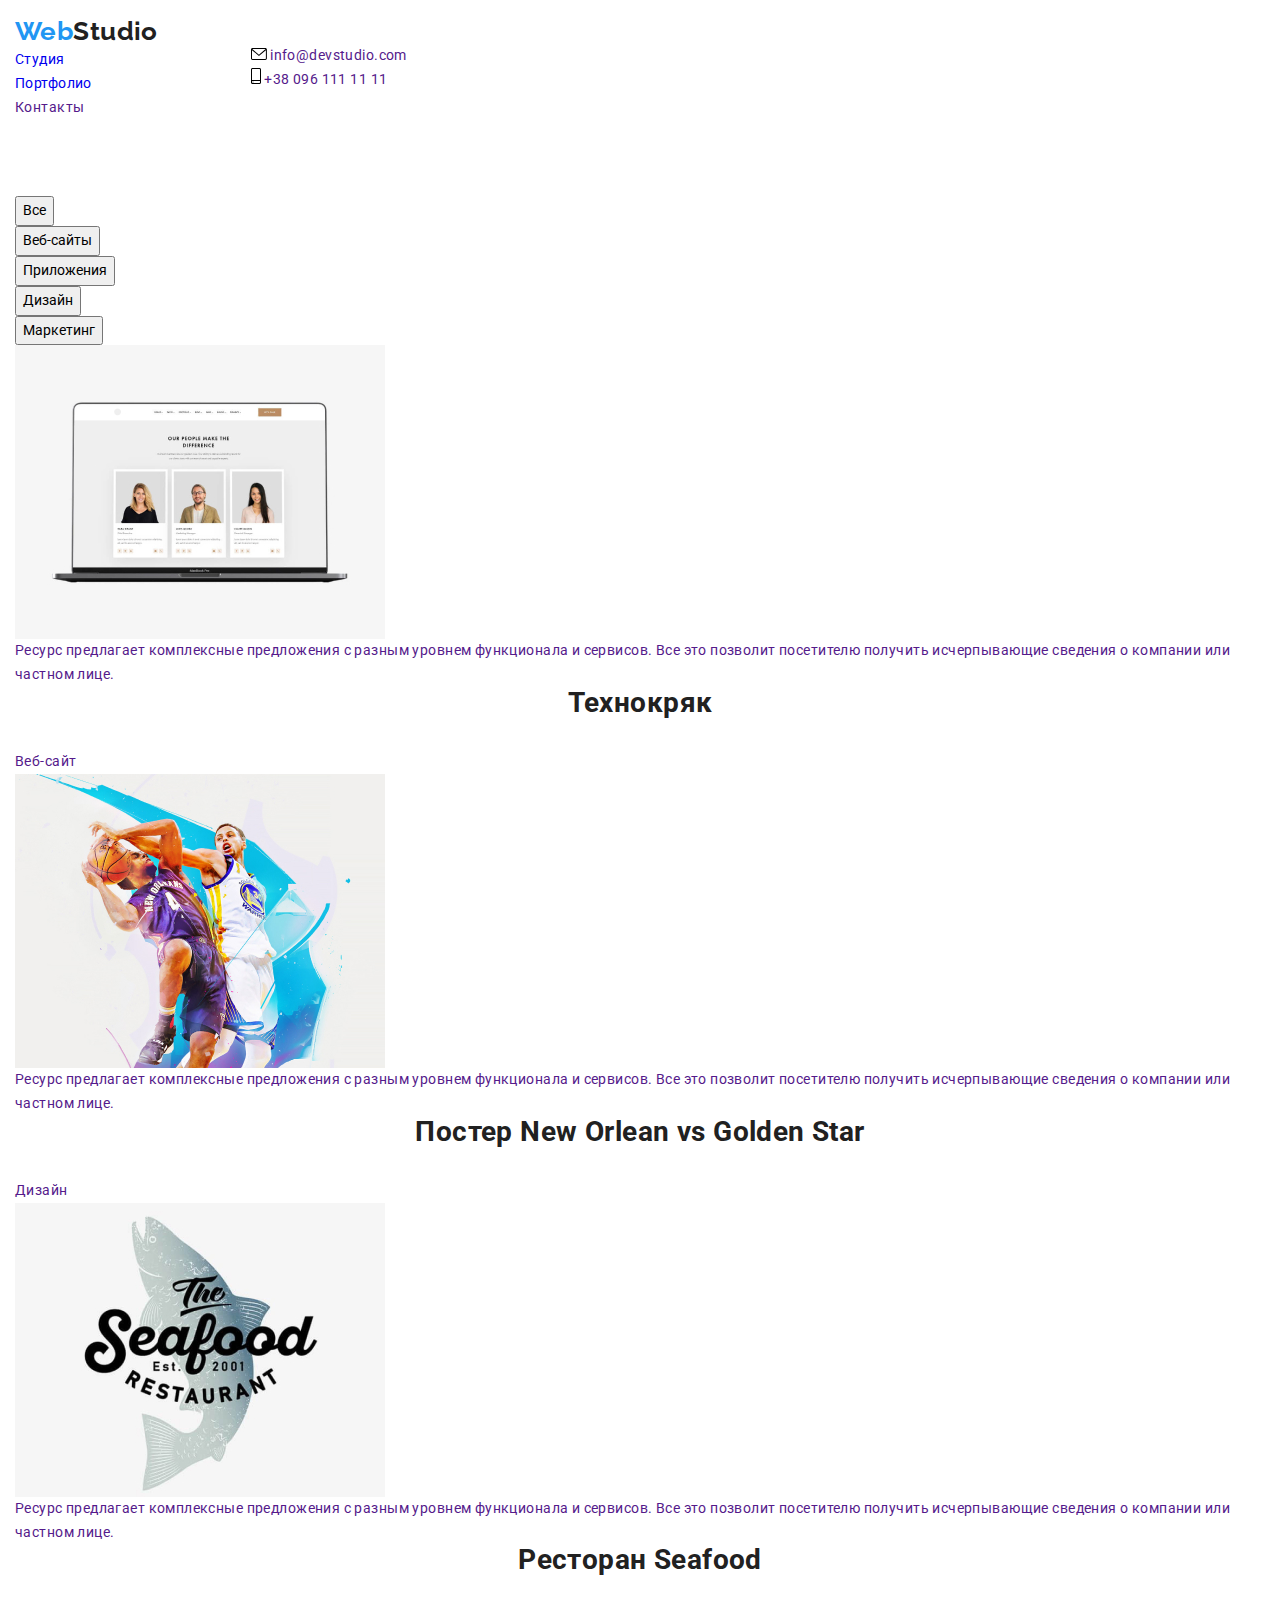
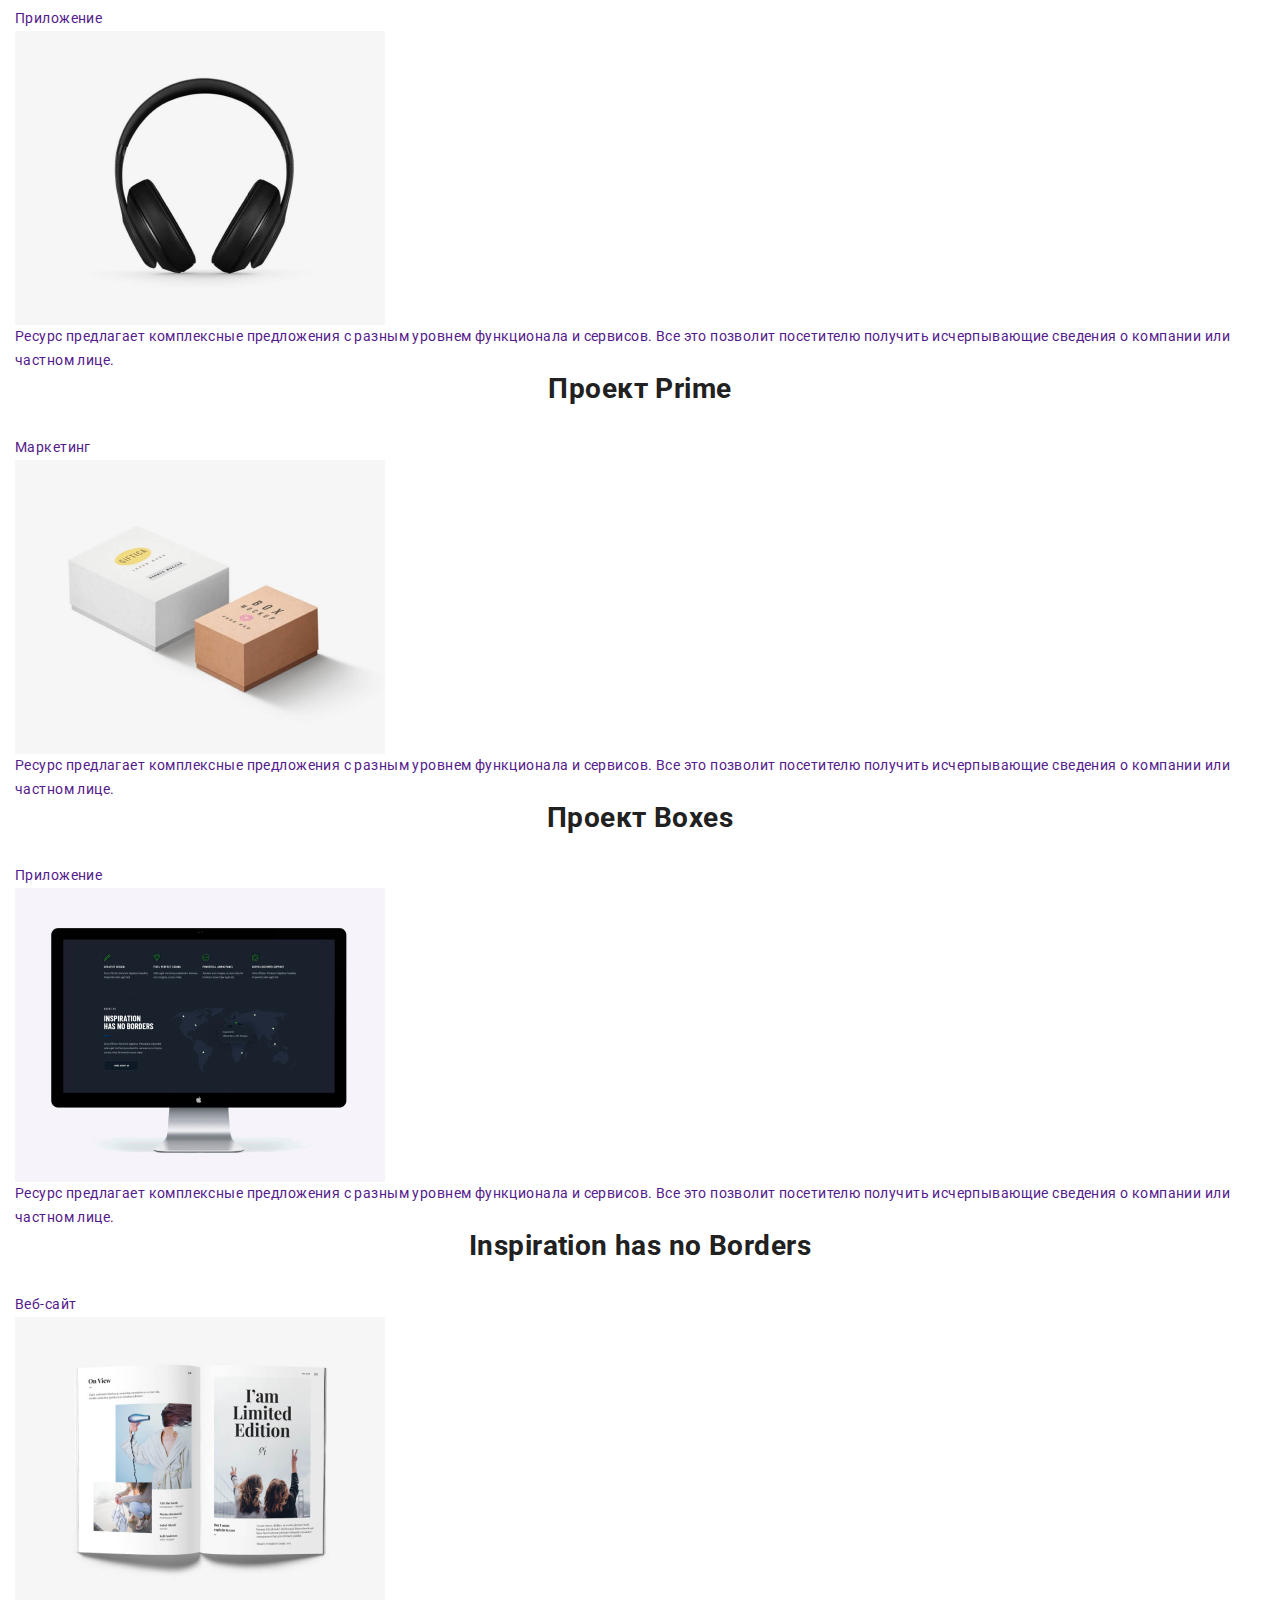
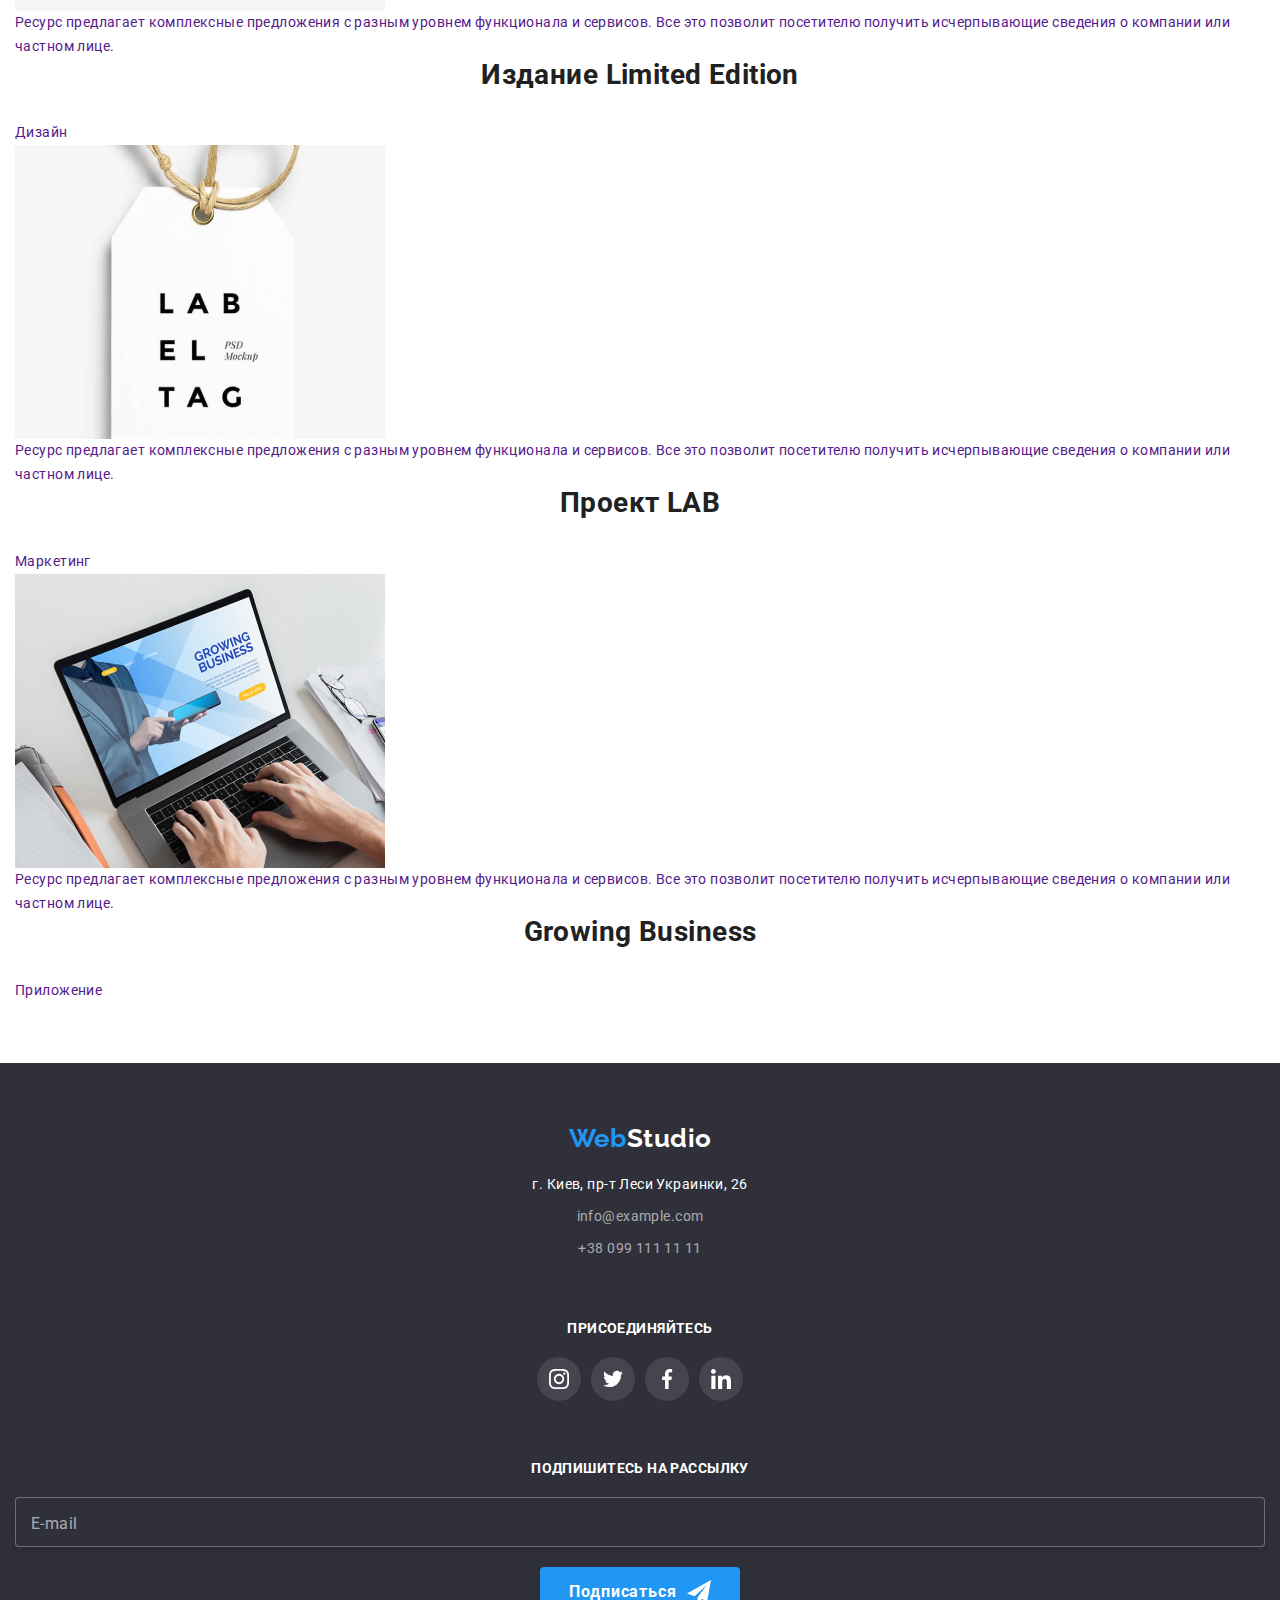
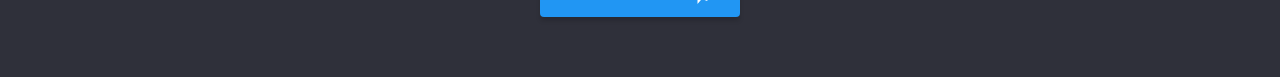
==== portfolio.html @ f9401972 "сделана индекс мобильная версия" ====
<!DOCTYPE html>
<html lang="ru">
  <head>
    <meta charset="UTF-8" />
    <meta http-equiv="X-UA-Compatible" content="IE=edge" />
    <meta name="viewport" content="width=device-width, initial-scale=1.0" />
    <title>WebStudio</title>
    <link rel="preconnect" href="https://fonts.googleapis.com" />
    <link rel="preconnect" href="https://fonts.gstatic.com" crossorigin />
    <link
      href="https://fonts.googleapis.com/css2?family=Raleway:wght@600&family=Roboto:wght@400;500;700;900&display=swap"
      rel="stylesheet"
    />
    <link rel="stylesheet" href="./css/main.min.css" />
  </head>
  <body>
    <!-- header -->
    <header class="header">
      <div class="header__container container">
        <nav class="header__nav">
          <a href="" lang="en" class="logo header__logo">
            <span class="logo__decor">Web</span>Studio</a
          >
          <ul class="navigation">
            <li>
              <a href="./index.html" class="navigation__link">Студия</a>
            </li>
            <li>
              <a
                href="./portfolio.html"
                class="navigation__link navigation__link--current"
                >Портфолио</a
              >
            </li>
            <li><a href="" class="navigation__link">Контакты</a></li>
          </ul>
        </nav>

        <ul class="communication">
          <li>
            <a href="" class="communication__link">
              <svg class="communication__icon" width="16px" height="12px">
                <use href="img/sprite.svg#icon-envelope"></use>
              </svg>
              info@devstudio.com</a
            >
          </li>
          <li>
            <a href="" class="communication__link">
              <svg class="communication__icon" width="10px" height="16px">
                <use href="./img/sprite.svg#icon-smartphone"></use>
              </svg>
              +38 096 111 11 11</a
            >
          </li>
        </ul>
      </div>
    </header>
    <!-- main -->

    <main>
      <section class="portfolio container main-container">
        <!-- buttons -->
        <ul class="portfolio__list">
          <li class="portfolio__item">
            <button class="portfolio__btn">Все</button>
          </li>
          <li class="portfolio__item">
            <button class="portfolio__btn">Веб-сайты</button>
          </li>
          <li class="portfolio__item">
            <button class="portfolio__btn">Приложения</button>
          </li>
          <li class="portfolio__item">
            <button class="portfolio__btn">Дизайн</button>
          </li>
          <li class="portfolio__item">
            <button class="portfolio__btn">Маркетинг</button>
          </li>
        </ul>
        <!-- Card -->
        <ul class="card-list">
          <li class="card-list__item">
            <a href="">
              <div class="card-list__overlay">
                <img
                  src="./img/portfolio0.jpg"
                  alt="Сайт Технокряк"
                  width="370"
                />
                <div class="card-list__text">
                  <p>
                    Ресурс предлагает комплексные предложения с разным уровнем
                    функционала и сервисов. Все это позволит посетителю получить
                    исчерпывающие сведения о компании или частном лице.
                  </p>
                </div>
              </div>
              <div class="card-list__name">
                <h2 class="card-list__title">Технокряк</h2>
                <p class="card-list__info">Веб-сайт</p>
              </div></a
            >
          </li>
          <li class="card-list__item">
            <a href="">
              <div class="card-list__overlay">
                <img
                  src="./img/portfolio1.jpg"
                  alt="Постер New Orlean vs Golden Star"
                  width="370"
                />
                <div class="card-list__text">
                  <p>
                    Ресурс предлагает комплексные предложения с разным уровнем
                    функционала и сервисов. Все это позволит посетителю получить
                    исчерпывающие сведения о компании или частном лице.
                  </p>
                </div>
              </div>
              <div class="card-list__name">
                <h2 class="card-list__title">
                  Постер New Orlean vs Golden Star
                </h2>
                <p class="card-list__info">Дизайн</p>
              </div></a
            >
          </li>

          <li class="card-list__item">
            <a href="">
              <div class="card-list__overlay">
                <img
                  src="./img/portfolio2.jpg"
                  alt="Ресторан Seafood"
                  width="370"
                />
                <div class="card-list__text">
                  <p>
                    Ресурс предлагает комплексные предложения с разным уровнем
                    функционала и сервисов. Все это позволит посетителю получить
                    исчерпывающие сведения о компании или частном лице.
                  </p>
                </div>
              </div>
              <div class="card-list__name">
                <h2 class="card-list__title">Ресторан Seafood</h2>
                <p class="card-list__info">Приложение</p>
              </div></a
            >
          </li>

          <li class="card-list__item">
            <a href="">
              <div class="card-list__overlay">
                <img
                  src="./img/portfolio3.jpg"
                  alt="Проект Prime"
                  width="370"
                />
                <div class="card-list__text">
                  <p>
                    Ресурс предлагает комплексные предложения с разным уровнем
                    функционала и сервисов. Все это позволит посетителю получить
                    исчерпывающие сведения о компании или частном лице.
                  </p>
                </div>
              </div>
              <div class="card-list__name">
                <h2 class="card-list__title">Проект Prime</h2>
                <p class="card-list__info">Маркетинг</p>
              </div></a
            >
          </li>
          <li class="card-list__item">
            <a href="">
              <div class="card-list__overlay">
                <img
                  src="./img/portfolio4.jpg"
                  alt="Проект Boxes"
                  width="370"
                />
                <div class="card-list__text">
                  <p>
                    Ресурс предлагает комплексные предложения с разным уровнем
                    функционала и сервисов. Все это позволит посетителю получить
                    исчерпывающие сведения о компании или частном лице.
                  </p>
                </div>
              </div>
              <div class="card-list__name">
                <h2 class="card-list__title">Проект Boxes</h2>
                <p class="card-list__info">Приложение</p>
              </div></a
            >
          </li>

          <li class="card-list__item">
            <a href="">
              <div class="card-list__overlay">
                <img
                  src="./img/portfolio5.jpg"
                  alt="Inspiration has no Borders"
                  width="370"
                />
                <div class="card-list__text">
                  <p>
                    Ресурс предлагает комплексные предложения с разным уровнем
                    функционала и сервисов. Все это позволит посетителю получить
                    исчерпывающие сведения о компании или частном лице.
                  </p>
                </div>
              </div>
              <div class="card-list__name">
                <h2 class="card-list__title">Inspiration has no Borders</h2>
                <p class="card-list__info">Веб-сайт</p>
              </div></a
            >
          </li>

          <li class="card-list__item">
            <a href="">
              <div class="card-list__overlay">
                <img
                  src="./img/portfolio6.jpg"
                  alt="Издание Limited Editionк"
                  width="370"
                />
                <div class="card-list__text">
                  <p>
                    Ресурс предлагает комплексные предложения с разным уровнем
                    функционала и сервисов. Все это позволит посетителю получить
                    исчерпывающие сведения о компании или частном лице.
                  </p>
                </div>
              </div>
              <div class="card-list__name">
                <h2 class="card-list__title">Издание Limited Edition</h2>
                <p class="card-list__info">Дизайн</p>
              </div></a
            >
          </li>

          <li class="card-list__item">
            <a href="">
              <div class="card-list__overlay">
                <img src="./img/portfolio7.jpg" alt="Проект LAB" width="370" />
                <div class="card-list__text">
                  <p>
                    Ресурс предлагает комплексные предложения с разным уровнем
                    функционала и сервисов. Все это позволит посетителю получить
                    исчерпывающие сведения о компании или частном лице.
                  </p>
                </div>
              </div>
              <div class="card-list__name">
                <h2 class="card-list__title">Проект LAB</h2>
                <p class="card-list__info">Маркетинг</p>
              </div></a
            >
          </li>

          <li class="card-list__item">
            <a href="">
              <div class="card-list__overlay">
                <img
                  src="./img/portfolio8.jpg"
                  alt="Growing Business"
                  width="370"
                />
                <div class="card-list__text">
                  <p>
                    Ресурс предлагает комплексные предложения с разным уровнем
                    функционала и сервисов. Все это позволит посетителю получить
                    исчерпывающие сведения о компании или частном лице.
                  </p>
                </div>
              </div>
              <div class="card-list__name">
                <h2 class="card-list__title">Growing Business</h2>
                <p class="card-list__info">Приложение</p>
              </div></a
            >
          </li>
        </ul>
      </section>
    </main>
    <!-- footer -->
    <footer class="footer">
      <div class="container footer-container">
        <div class="footer__wrapper-first">
          <a href="" lang="en" class="logo footer__logo">
            <span class="logo__decor">Web</span>Studio</a
          >
          <address class="adress">
            <ul class="adress__list">
              <li>
                <a href="" class="adress__map"
                  >г. Киев, пр-т Леси Украинки, 26</a
                >
              </li>
              <li><a href="" class="adress__online">info@example.com</a></li>
              <li><a href="" class="adress__online">+38 099 111 11 11</a></li>
            </ul>
          </address>
        </div>
        <div class="footer__wrapper-second">
          <p class="footer__title">присоединяйтесь</p>
          <ul class="sochial-list">
            <li class="sochial-list__item sochial-list__footer-item">
              <a href="">
                <svg class="sochial-list__icon sochial-list__footer-icon">
                  <use href="./img/sprite.svg#icon-instagram"></use>
                </svg>
              </a>
            </li>
            <li class="sochial-list__item sochial-list__footer-item">
              <a href="">
                <svg class="sochial-list__icon sochial-list__footer-icon">
                  <use href="./img/sprite.svg#icon-twitter"></use>
                </svg>
              </a>
            </li>
            <li class="sochial-list__item sochial-list__footer-item">
              <a href="">
                <svg class="sochial-list__icon sochial-list__footer-icon">
                  <use href="./img/sprite.svg#icon-facebook"></use>
                </svg>
              </a>
            </li>
            <li class="sochial-list__item sochial-list__footer-item">
              <a href="">
                <svg class="sochial-list__icon sochial-list__footer-icon">
                  <use href="./img/sprite.svg#icon-linkedin"></use>
                </svg>
              </a>
            </li>
          </ul>
        </div>
        <div class="footer__wrapper-third">
          <p class="footer__title">подпишитесь на рассылку</p>
          <label class="footer__label">
            <input
              type="email"
              name="mail"
              placeholder=" "
              class="footer__input"
              autocomplete="off"
            />
            <span class="footer__mail-text">E-mail</span>
          </label>
          <button class="button footer__button">
            <span>Подписаться</span>
            <svg class="footer__icon-send" width="24px" height="24px">
              <use href="./img/sprite.svg#icon-send"></use>
            </svg>
          </button>
        </div>
      </div>
    </footer>
  </body>
</html>
---- css/main.min.css ----
*,*::before,*::after{-webkit-box-sizing:border-box;box-sizing:border-box}ul,ol{padding:0}body,h1,h2,h3,h4,p,ul,ol,li,figure,figcaption,blockquote,dl,dd{margin:0}ul[class],ol[class]{list-style:none}img{max-width:100%;display:block}input,button,textarea,select{font:inherit}a{text-decoration:none;font-style:normal}body{-webkit-box-sizing:border-box;box-sizing:border-box;color:#212121;font-size:14px;font-family:Roboto, sans-serif;line-height:1.71;letter-spacing:0.03em}h2{color:#212121;font-weight:700;font-size:28px;line-height:1.17;text-align:center;margin-bottom:30px}.container{margin-left:auto;margin-right:auto;padding:60px 15px}.button{display:block;width:200px;height:50px;margin-left:auto;margin-right:auto;background-color:#2196f3;color:#fff;font-family:Roboto, sans-serif;font-weight:700;font-size:16px;line-height:1.88;letter-spacing:0.06em;cursor:pointer;-webkit-box-shadow:0px 4px 4px rgba(0,0,0,0.15);box-shadow:0px 4px 4px rgba(0,0,0,0.15);border-radius:4px;border:none}.button:hover{background-color:#188ce8}.visualy-hidden{position:absolute;width:1px;height:1px;margin:-1px;border:0;padding:0;white-space:nowrap;-webkit-clip-path:inset(100%);clip-path:inset(100%);clip:rect(0 0 0 0);overflow:hidden}.logo{color:#212121;font-family:Raleway, sans-serif;font-weight:700;font-size:26px;line-height:1.19}.header__logo{margin-right:93px}.logo__decor{color:#2196f3}.header__container{display:-webkit-box;display:-ms-flexbox;display:flex;padding:16px 15px;background-color:#fff;-webkit-box-align:center;-ms-flex-align:center;align-items:center}.header__container:hover,.header__container:focus{fill:#2196f3}.header__menu-button{margin-left:auto;border:none;background-color:#fff}.header__menu-icons{display:-webkit-box;display:-ms-flexbox;display:flex;-webkit-box-pack:center;-ms-flex-pack:center;justify-content:center;-webkit-box-align:center;-ms-flex-align:center;align-items:center}.header__icon-cross{display:none}.header__menu-button.is-open .header__icon-cross{display:block}.header__menu-button.is-open .header__icon-menu{display:none}.sochial-list{display:-webkit-box;display:-ms-flexbox;display:flex;-webkit-box-pack:center;-ms-flex-pack:center;justify-content:center}.sochial-list__item{display:-webkit-box;display:-ms-flexbox;display:flex;-webkit-box-pack:center;-ms-flex-pack:center;justify-content:center;-webkit-box-align:center;-ms-flex-align:center;align-items:center;width:44px;height:44px;border-radius:50%}.sochial-list__item:not(:last-child){margin-right:10px}.sochial-list__item:hover,.sochial-list__item:focus{background-color:#2196f3}.sochial-list__item a{display:-webkit-box;display:-ms-flexbox;display:flex}.sochial-list__icon{width:20px;height:20px;fill:#afb1b8}.sochial-list__item:hover .sochial-list__icon,.sochial-list__item:focus .sochial-list__icon{fill:#fff}.sochial-list__footer-item{background-color:rgba(255,255,255,0.1)}.sochial-list__footer-icon{fill:#fff}.hero{width:480px;height:400px;background-image:url(../../../img/bgimgmobile.jpg)}.hero__container{padding:118px 60px}.hero__title{margin-bottom:30px;text-align:center;font-weight:900;font-size:26px;line-height:162%;letter-spacing:0.06em;text-transform:uppercase;color:#fff}.backdrop{position:fixed;top:0;left:0;width:100%;height:100%;opacity:1;z-index:2;background-color:rgba(0,0,0,0.2)}.is-hidden{opacity:0;pointer-events:none;-webkit-transition:opacity 250ms cubic-bezier(0.4, 0, 0.2, 1);transition:opacity 250ms cubic-bezier(0.4, 0, 0.2, 1)}.backdrop.is-hidden .modal{-webkit-transform:translate(-50%, -50%) scale(0.9);transform:translate(-50%, -50%) scale(0.9)}.feature__icon{width:70px;height:70px}.feature__icon-wrapper{padding:25px 190px;background-color:#f5f4fa}.feature__item:not(:last-child){margin-bottom:30px}.feature__item-title{margin-top:30px;margin-bottom:10px;text-align:center;font-size:14px;font-weight:700;line-height:1.14;text-transform:uppercase}.lessons{display:none}.team{background-color:#f5f4fa}.team__item{-webkit-box-shadow:0px 1px 3px rgba(0,0,0,0.12),0px 1px 1px rgba(0,0,0,0.14),0px 2px 1px rgba(0,0,0,0.2);box-shadow:0px 1px 3px rgba(0,0,0,0.12),0px 1px 1px rgba(0,0,0,0.14),0px 2px 1px rgba(0,0,0,0.2);border-radius:0px 0px 4px 4px}.team__item:not(:last-child){margin-bottom:30px}.team__info-wrapper{padding:30px 122px}.team__name{text-align:center;color:#212121;font-weight:500;font-size:16px;line-height:1.18}.team__info{text-align:center;margin-top:10px;margin-bottom:16px;color:#757575;font-weight:400;font-size:16px;line-height:1.18}.regular-customers__list{display:-webkit-box;display:-ms-flexbox;display:flex;-ms-flex-wrap:wrap;flex-wrap:wrap}.regular-customers__item{width:calc((100% - 30px) / 2);height:92px;border:1px solid #afb1b8;border-radius:4px;cursor:pointer}.regular-customers__item:nth-child(2n-1){margin-right:30px}.regular-customers__item:nth-child(-n+4){margin-bottom:30px}.regular-customers__item:hover,.regular-customers__item:focus{border:1px solid #2196f3}.regular-customers__icon{fill:#afb1b8}.regular-customers__item:hover .regular-customers__icon,.regular-customers__item:focus .regular-customers__icon{fill:#2196f3}.regular-customers__item a{display:-webkit-box;display:-ms-flexbox;display:flex;-webkit-box-align:center;-ms-flex-align:center;align-items:center;-webkit-box-pack:center;-ms-flex-pack:center;justify-content:center;width:100%;height:100%}.footer{background-color:#2f303a}.footer__wrapper-second{margin-top:60px}.footer__wrapper-third{margin-top:60px}.adress__map{display:-webkit-box;display:-ms-flexbox;display:flex;-webkit-box-pack:center;-ms-flex-pack:center;justify-content:center;color:#fff;margin-top:20px}.adress__online{display:-webkit-box;display:-ms-flexbox;display:flex;-webkit-box-pack:center;-ms-flex-pack:center;justify-content:center;color:rgba(255,255,255,0.6);margin-top:8px}.footer__title{display:-webkit-box;display:-ms-flexbox;display:flex;-webkit-box-pack:center;-ms-flex-pack:center;justify-content:center;margin-bottom:20px;font-weight:700;line-height:1.14;text-transform:uppercase;color:#FFFFFF}.footer__label{position:relative}.footer__input{width:100%;height:50px;padding:0 16px;margin-bottom:20px;color:#fff;background-color:#2f303a;border:1px solid rgba(255,255,255,0.3);-webkit-filter:drop-shadow(0px 4px 4px rgba(0,0,0,0.15));filter:drop-shadow(0px 4px 4px rgba(0,0,0,0.15));border-radius:4px}.footer__input:focus{outline:none;border:1px solid #2196f3}.footer__mail-text{position:absolute;top:0;left:16px;color:rgba(255,255,255,0.6);font-weight:400;font-size:16px;line-height:1.25}.footer__input:focus+.footer__mail-text,.footer__input:not(:placeholder-shown)+.footer__mail-text{display:none}.footer__button{display:-webkit-box;display:-ms-flexbox;display:flex;-webkit-box-align:center;-ms-flex-align:center;align-items:center;-webkit-box-pack:center;-ms-flex-pack:center;justify-content:center}.footer__icon-send{fill:#fff;margin-left:10px}.footer__logo{display:-webkit-box;display:-ms-flexbox;display:flex;-webkit-box-pack:center;-ms-flex-pack:center;justify-content:center;color:#fff}
/*# sourceMappingURL=main.min.css.map */
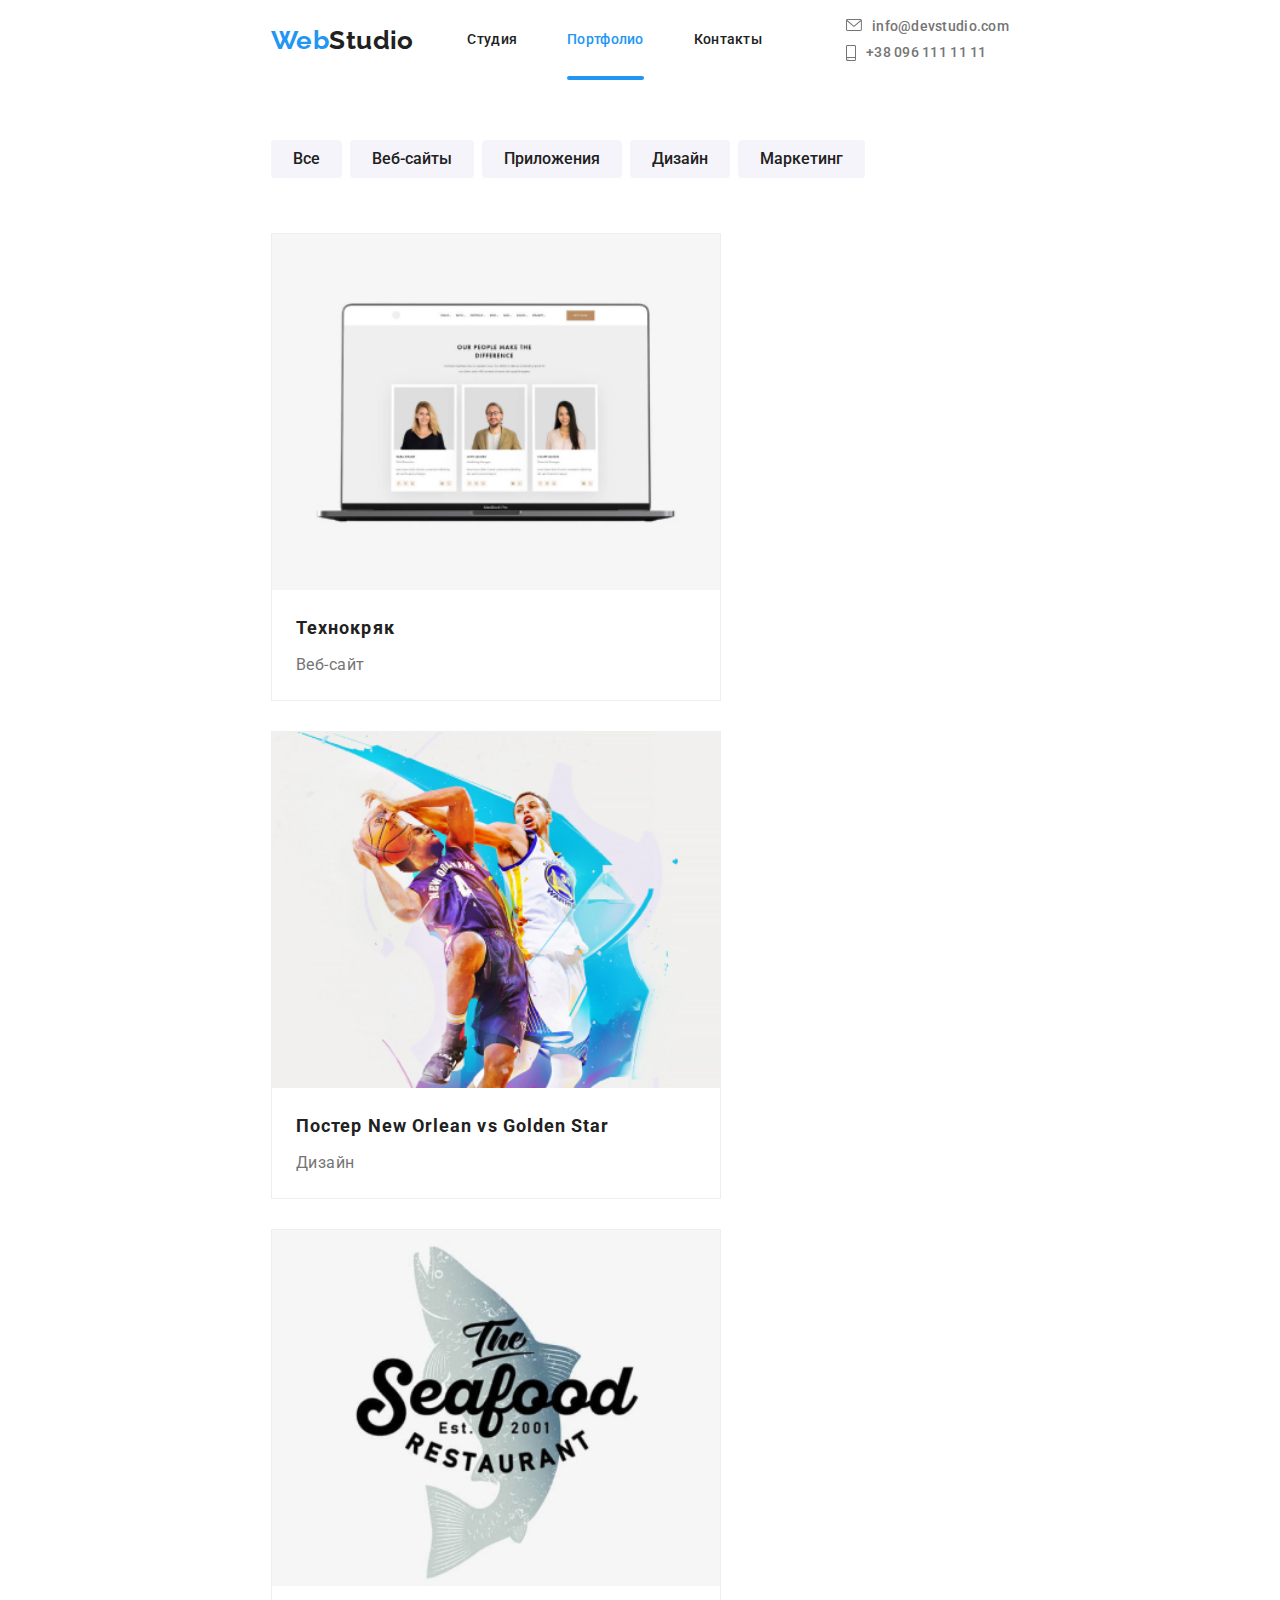
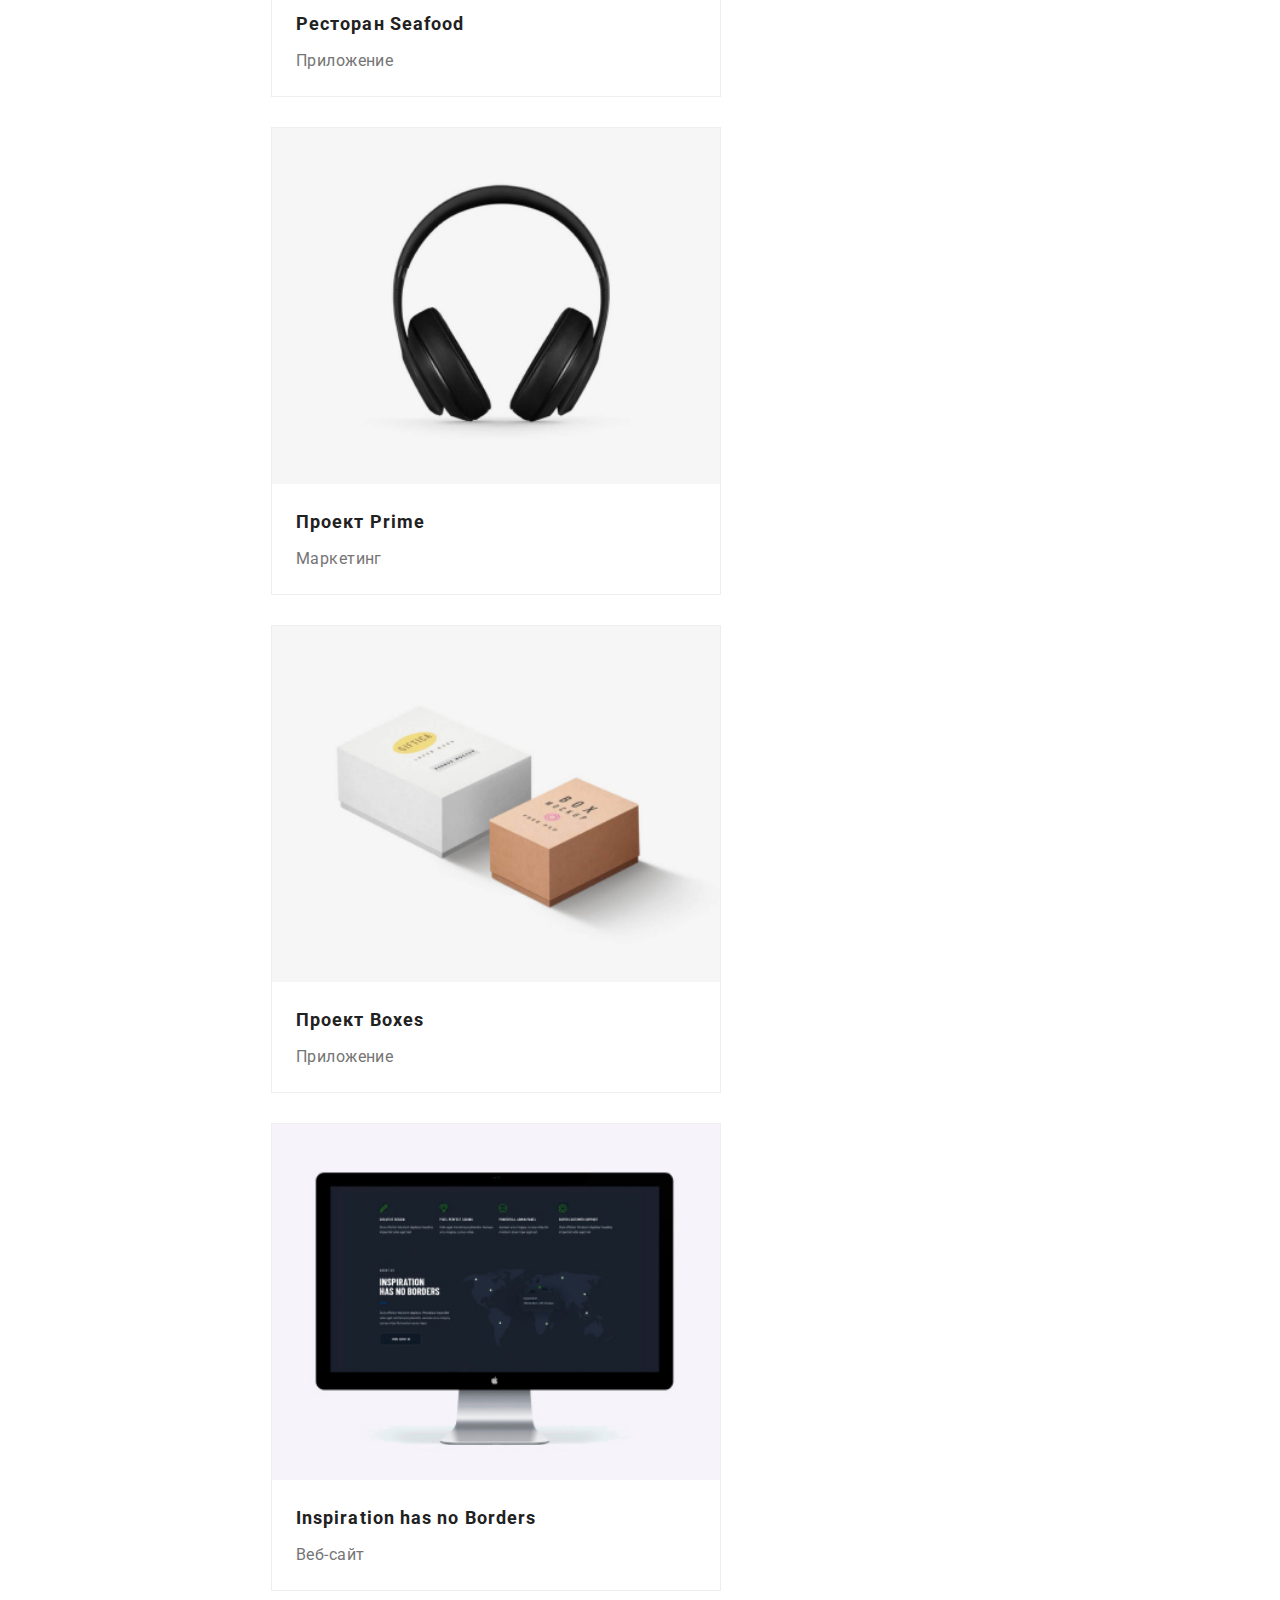
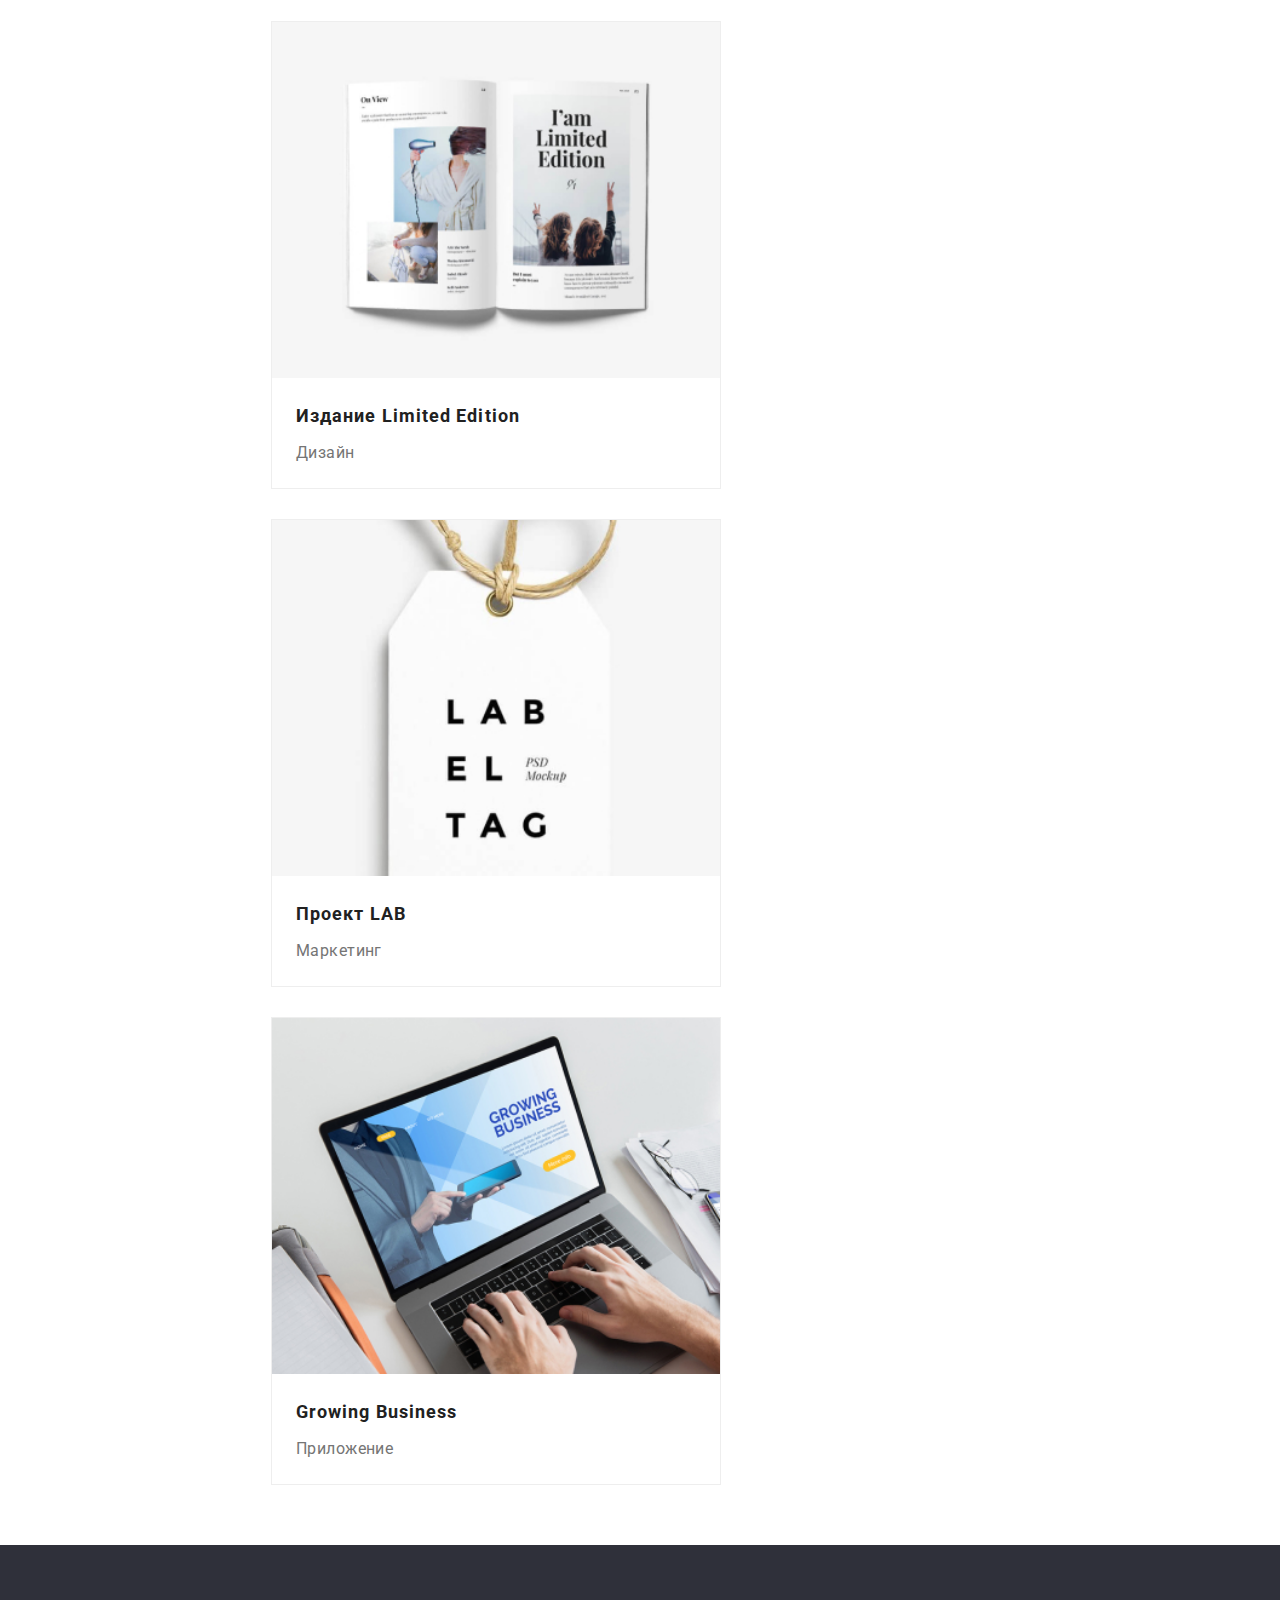
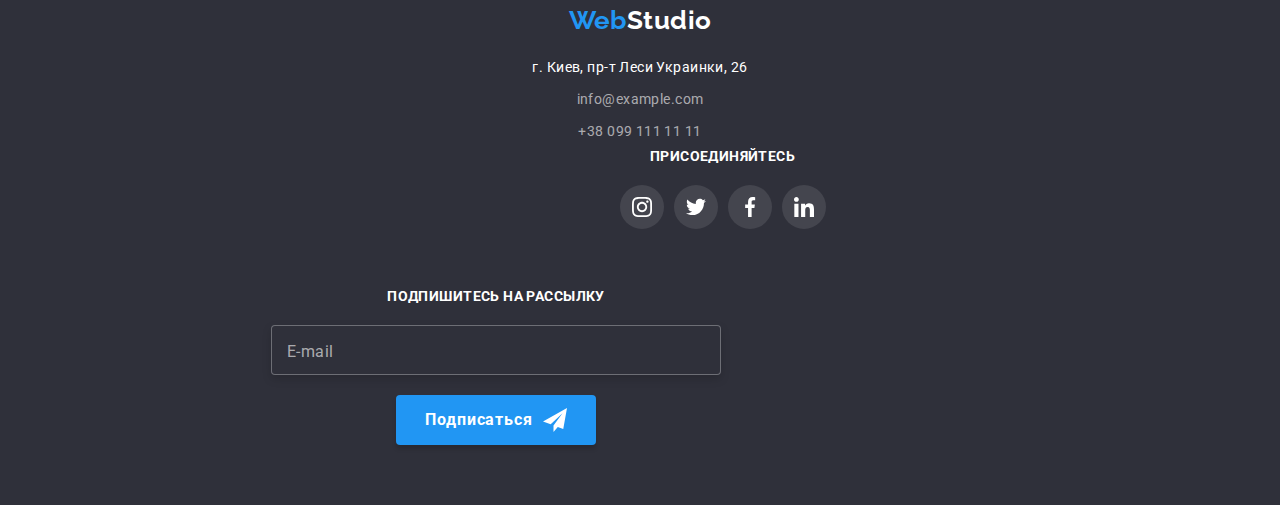
==== commit 50dcd302: "сделана индекс tablet версия" ====
--- a/portfolio.html
+++ b/portfolio.html
@@ -18,9 +18,25 @@
     <header class="header">
       <div class="header__container container">
         <nav class="header__nav">
-          <a href="" lang="en" class="logo header__logo">
+          <a href="./index.html" lang="en" class="logo header__logo">
             <span class="logo__decor">Web</span>Studio</a
           >
+          <button
+            type="button"
+            class="header__menu-button is-open"
+            data-menu-button
+          >
+            <svg width="19px" height="19px" class="header__menu-icons">
+              <use
+                href="./img/sprite.svg#icon-cross"
+                class="header__icon-cross"
+              ></use>
+              <use
+                href="./img/sprite.svg#icon-menu"
+                class="header__icon-menu"
+              ></use>
+            </svg>
+          </button>
           <ul class="navigation">
             <li>
               <a href="./index.html" class="navigation__link">Студия</a>
@@ -86,7 +102,7 @@
                 <img
                   src="./img/portfolio0.jpg"
                   alt="Сайт Технокряк"
-                  width="370"
+                  width="450"
                 />
                 <div class="card-list__text">
                   <p>
@@ -108,7 +124,7 @@
                 <img
                   src="./img/portfolio1.jpg"
                   alt="Постер New Orlean vs Golden Star"
-                  width="370"
+                  width="450"
                 />
                 <div class="card-list__text">
                   <p>
@@ -133,7 +149,7 @@
                 <img
                   src="./img/portfolio2.jpg"
                   alt="Ресторан Seafood"
-                  width="370"
+                  width="450"
                 />
                 <div class="card-list__text">
                   <p>
@@ -156,7 +172,7 @@
                 <img
                   src="./img/portfolio3.jpg"
                   alt="Проект Prime"
-                  width="370"
+                  width="450"
                 />
                 <div class="card-list__text">
                   <p>
@@ -178,7 +194,7 @@
                 <img
                   src="./img/portfolio4.jpg"
                   alt="Проект Boxes"
-                  width="370"
+                  width="450"
                 />
                 <div class="card-list__text">
                   <p>
@@ -201,7 +217,7 @@
                 <img
                   src="./img/portfolio5.jpg"
                   alt="Inspiration has no Borders"
-                  width="370"
+                  width="450"
                 />
                 <div class="card-list__text">
                   <p>
@@ -224,7 +240,7 @@
                 <img
                   src="./img/portfolio6.jpg"
                   alt="Издание Limited Editionк"
-                  width="370"
+                  width="450"
                 />
                 <div class="card-list__text">
                   <p>
@@ -244,7 +260,7 @@
           <li class="card-list__item">
             <a href="">
               <div class="card-list__overlay">
-                <img src="./img/portfolio7.jpg" alt="Проект LAB" width="370" />
+                <img src="./img/portfolio7.jpg" alt="Проект LAB" width="450" />
                 <div class="card-list__text">
                   <p>
                     Ресурс предлагает комплексные предложения с разным уровнем
@@ -266,7 +282,7 @@
                 <img
                   src="./img/portfolio8.jpg"
                   alt="Growing Business"
-                  width="370"
+                  width="450"
                 />
                 <div class="card-list__text">
                   <p>
@@ -358,5 +374,21 @@
         </div>
       </div>
     </footer>
+    <script>
+      (() => {
+        const menuBtnRef = document.querySelector("[data-menu-button]");
+        const mobileMenuRef = document.querySelector("[data-menu]");
+
+        menuBtnRef.addEventListener("click", () => {
+          const expanded =
+            menuBtnRef.getAttribute("aria-expanded") === "true" || false;
+
+          menuBtnRef.classList.toggle("is-open");
+          menuBtnRef.setAttribute("aria-expanded", !expanded);
+
+          mobileMenuRef.classList.toggle("is-open");
+        });
+      })();
+    </script>
   </body>
 </html>
--- a/css/main.min.css
+++ b/css/main.min.css
@@ -1,2 +1,2 @@
-*,*::before,*::after{-webkit-box-sizing:border-box;box-sizing:border-box}ul,ol{padding:0}body,h1,h2,h3,h4,p,ul,ol,li,figure,figcaption,blockquote,dl,dd{margin:0}ul[class],ol[class]{list-style:none}img{max-width:100%;display:block}input,button,textarea,select{font:inherit}a{text-decoration:none;font-style:normal}body{-webkit-box-sizing:border-box;box-sizing:border-box;color:#212121;font-size:14px;font-family:Roboto, sans-serif;line-height:1.71;letter-spacing:0.03em}h2{color:#212121;font-weight:700;font-size:28px;line-height:1.17;text-align:center;margin-bottom:30px}.container{margin-left:auto;margin-right:auto;padding:60px 15px}.button{display:block;width:200px;height:50px;margin-left:auto;margin-right:auto;background-color:#2196f3;color:#fff;font-family:Roboto, sans-serif;font-weight:700;font-size:16px;line-height:1.88;letter-spacing:0.06em;cursor:pointer;-webkit-box-shadow:0px 4px 4px rgba(0,0,0,0.15);box-shadow:0px 4px 4px rgba(0,0,0,0.15);border-radius:4px;border:none}.button:hover{background-color:#188ce8}.visualy-hidden{position:absolute;width:1px;height:1px;margin:-1px;border:0;padding:0;white-space:nowrap;-webkit-clip-path:inset(100%);clip-path:inset(100%);clip:rect(0 0 0 0);overflow:hidden}.logo{color:#212121;font-family:Raleway, sans-serif;font-weight:700;font-size:26px;line-height:1.19}.header__logo{margin-right:93px}.logo__decor{color:#2196f3}.header__container{display:-webkit-box;display:-ms-flexbox;display:flex;padding:16px 15px;background-color:#fff;-webkit-box-align:center;-ms-flex-align:center;align-items:center}.header__container:hover,.header__container:focus{fill:#2196f3}.header__menu-button{margin-left:auto;border:none;background-color:#fff}.header__menu-icons{display:-webkit-box;display:-ms-flexbox;display:flex;-webkit-box-pack:center;-ms-flex-pack:center;justify-content:center;-webkit-box-align:center;-ms-flex-align:center;align-items:center}.header__icon-cross{display:none}.header__menu-button.is-open .header__icon-cross{display:block}.header__menu-button.is-open .header__icon-menu{display:none}.sochial-list{display:-webkit-box;display:-ms-flexbox;display:flex;-webkit-box-pack:center;-ms-flex-pack:center;justify-content:center}.sochial-list__item{display:-webkit-box;display:-ms-flexbox;display:flex;-webkit-box-pack:center;-ms-flex-pack:center;justify-content:center;-webkit-box-align:center;-ms-flex-align:center;align-items:center;width:44px;height:44px;border-radius:50%}.sochial-list__item:not(:last-child){margin-right:10px}.sochial-list__item:hover,.sochial-list__item:focus{background-color:#2196f3}.sochial-list__item a{display:-webkit-box;display:-ms-flexbox;display:flex}.sochial-list__icon{width:20px;height:20px;fill:#afb1b8}.sochial-list__item:hover .sochial-list__icon,.sochial-list__item:focus .sochial-list__icon{fill:#fff}.sochial-list__footer-item{background-color:rgba(255,255,255,0.1)}.sochial-list__footer-icon{fill:#fff}.hero{width:480px;height:400px;background-image:url(../../../img/bgimgmobile.jpg)}.hero__container{padding:118px 60px}.hero__title{margin-bottom:30px;text-align:center;font-weight:900;font-size:26px;line-height:162%;letter-spacing:0.06em;text-transform:uppercase;color:#fff}.backdrop{position:fixed;top:0;left:0;width:100%;height:100%;opacity:1;z-index:2;background-color:rgba(0,0,0,0.2)}.is-hidden{opacity:0;pointer-events:none;-webkit-transition:opacity 250ms cubic-bezier(0.4, 0, 0.2, 1);transition:opacity 250ms cubic-bezier(0.4, 0, 0.2, 1)}.backdrop.is-hidden .modal{-webkit-transform:translate(-50%, -50%) scale(0.9);transform:translate(-50%, -50%) scale(0.9)}.feature__icon{width:70px;height:70px}.feature__icon-wrapper{padding:25px 190px;background-color:#f5f4fa}.feature__item:not(:last-child){margin-bottom:30px}.feature__item-title{margin-top:30px;margin-bottom:10px;text-align:center;font-size:14px;font-weight:700;line-height:1.14;text-transform:uppercase}.lessons{display:none}.team{background-color:#f5f4fa}.team__item{-webkit-box-shadow:0px 1px 3px rgba(0,0,0,0.12),0px 1px 1px rgba(0,0,0,0.14),0px 2px 1px rgba(0,0,0,0.2);box-shadow:0px 1px 3px rgba(0,0,0,0.12),0px 1px 1px rgba(0,0,0,0.14),0px 2px 1px rgba(0,0,0,0.2);border-radius:0px 0px 4px 4px}.team__item:not(:last-child){margin-bottom:30px}.team__info-wrapper{padding:30px 122px}.team__name{text-align:center;color:#212121;font-weight:500;font-size:16px;line-height:1.18}.team__info{text-align:center;margin-top:10px;margin-bottom:16px;color:#757575;font-weight:400;font-size:16px;line-height:1.18}.regular-customers__list{display:-webkit-box;display:-ms-flexbox;display:flex;-ms-flex-wrap:wrap;flex-wrap:wrap}.regular-customers__item{width:calc((100% - 30px) / 2);height:92px;border:1px solid #afb1b8;border-radius:4px;cursor:pointer}.regular-customers__item:nth-child(2n-1){margin-right:30px}.regular-customers__item:nth-child(-n+4){margin-bottom:30px}.regular-customers__item:hover,.regular-customers__item:focus{border:1px solid #2196f3}.regular-customers__icon{fill:#afb1b8}.regular-customers__item:hover .regular-customers__icon,.regular-customers__item:focus .regular-customers__icon{fill:#2196f3}.regular-customers__item a{display:-webkit-box;display:-ms-flexbox;display:flex;-webkit-box-align:center;-ms-flex-align:center;align-items:center;-webkit-box-pack:center;-ms-flex-pack:center;justify-content:center;width:100%;height:100%}.footer{background-color:#2f303a}.footer__wrapper-second{margin-top:60px}.footer__wrapper-third{margin-top:60px}.adress__map{display:-webkit-box;display:-ms-flexbox;display:flex;-webkit-box-pack:center;-ms-flex-pack:center;justify-content:center;color:#fff;margin-top:20px}.adress__online{display:-webkit-box;display:-ms-flexbox;display:flex;-webkit-box-pack:center;-ms-flex-pack:center;justify-content:center;color:rgba(255,255,255,0.6);margin-top:8px}.footer__title{display:-webkit-box;display:-ms-flexbox;display:flex;-webkit-box-pack:center;-ms-flex-pack:center;justify-content:center;margin-bottom:20px;font-weight:700;line-height:1.14;text-transform:uppercase;color:#FFFFFF}.footer__label{position:relative}.footer__input{width:100%;height:50px;padding:0 16px;margin-bottom:20px;color:#fff;background-color:#2f303a;border:1px solid rgba(255,255,255,0.3);-webkit-filter:drop-shadow(0px 4px 4px rgba(0,0,0,0.15));filter:drop-shadow(0px 4px 4px rgba(0,0,0,0.15));border-radius:4px}.footer__input:focus{outline:none;border:1px solid #2196f3}.footer__mail-text{position:absolute;top:0;left:16px;color:rgba(255,255,255,0.6);font-weight:400;font-size:16px;line-height:1.25}.footer__input:focus+.footer__mail-text,.footer__input:not(:placeholder-shown)+.footer__mail-text{display:none}.footer__button{display:-webkit-box;display:-ms-flexbox;display:flex;-webkit-box-align:center;-ms-flex-align:center;align-items:center;-webkit-box-pack:center;-ms-flex-pack:center;justify-content:center}.footer__icon-send{fill:#fff;margin-left:10px}.footer__logo{display:-webkit-box;display:-ms-flexbox;display:flex;-webkit-box-pack:center;-ms-flex-pack:center;justify-content:center;color:#fff}
+*,*::before,*::after{-webkit-box-sizing:border-box;box-sizing:border-box}ul,ol{padding:0}body,h1,h2,h3,h4,p,ul,ol,li,figure,figcaption,blockquote,dl,dd{margin:0}ul[class],ol[class]{list-style:none}img{max-width:100%;display:block}input,button,textarea,select{font:inherit}a{text-decoration:none;font-style:normal}body{-webkit-box-sizing:border-box;box-sizing:border-box;color:#212121;font-size:14px;font-family:Roboto, sans-serif;line-height:1.71;letter-spacing:0.03em}h2{color:#212121;font-weight:700;font-size:28px;line-height:1.17;text-align:center;margin-bottom:30px}.container{margin-left:auto;margin-right:auto;width:480px;padding:60px 15px}@media screen and (min-width: 768px){.container{width:768px}}.button{display:block;width:200px;height:50px;margin-left:auto;margin-right:auto;background-color:#2196f3;color:#fff;font-family:Roboto, sans-serif;font-weight:700;font-size:16px;line-height:1.88;letter-spacing:0.06em;cursor:pointer;-webkit-box-shadow:0px 4px 4px rgba(0,0,0,0.15);box-shadow:0px 4px 4px rgba(0,0,0,0.15);border-radius:4px;border:none}.button:hover{background-color:#188ce8}.visualy-hidden{position:absolute;width:1px;height:1px;margin:-1px;border:0;padding:0;white-space:nowrap;-webkit-clip-path:inset(100%);clip-path:inset(100%);clip:rect(0 0 0 0);overflow:hidden}.logo{color:#212121;font-family:Raleway, sans-serif;font-weight:700;font-size:26px;line-height:1.19}@media screen and (min-width: 768px){.header__logo{margin:auto 0}}.logo__decor{color:#2196f3}.header{margin:0 auto;background-color:#df8d29}@media screen and (min-width: 768px){.header{width:768px}}.header__container{display:-webkit-box;display:-ms-flexbox;display:flex;padding:16px 15px;-webkit-box-align:center;-ms-flex-align:center;align-items:center;background-color:#fff}@media screen and (min-width: 768px){.header__container{padding:0 15px}}.header__nav{width:100%;display:-webkit-box;display:-ms-flexbox;display:flex;-webkit-box-pack:justify;-ms-flex-pack:justify;justify-content:space-between}.header__menu-button{border:none;background-color:#fff}@media screen and (min-width: 768px){.header__menu-button{display:none}}.header__menu-icons{display:-webkit-box;display:-ms-flexbox;display:flex;-webkit-box-pack:center;-ms-flex-pack:center;justify-content:center;-webkit-box-align:center;-ms-flex-align:center;align-items:center;cursor:pointer}.header__menu-icons:hover,.header__menu-icons:focus{fill:#2196f3}.header__icon-cross{display:none}.header__menu-button.is-open .header__icon-cross{display:block}.header__menu-button.is-open .header__icon-menu{display:none}.navigation{display:none}@media screen and (min-width: 768px){.navigation{display:-webkit-box;display:-ms-flexbox;display:flex}}.navigation__link{display:block;padding:32px 0;color:#212121;font-weight:500;line-height:1.14;letter-spacing:0.02em;-webkit-transition:color 250ms cubic-bezier(0.4, 0, 0.2, 1);transition:color 250ms cubic-bezier(0.4, 0, 0.2, 1)}.navigation__link--current{position:relative;color:#2196f3}.navigation__link--current::after{display:block;position:absolute;content:"";width:100%;height:4px;bottom:0;border-radius:2px;background-color:#2196f3}.navigation li:not(:first-child){margin-left:50px}.navigation li :hover,.navigation li :focus{color:#2196f3}.communication{display:none}@media screen and (min-width: 768px){.communication{display:block;margin-left:84px;-webkit-box-align:center;-ms-flex-align:center;align-items:center}}.communication__link{display:-webkit-box;display:-ms-flexbox;display:flex;color:#757575;font-weight:500;line-height:1.14;letter-spacing:0.02em}.communication li{width:100%}.communication__icon{display:-webkit-inline-box;display:-ms-inline-flexbox;display:inline-flex;margin-right:10px;fill:currentColor}.communication li+li{margin-top:10px}.communication li :hover,.communicationli :focus{color:#2196f3}.sochial-list{display:-webkit-box;display:-ms-flexbox;display:flex;-webkit-box-pack:center;-ms-flex-pack:center;justify-content:center}.sochial-list__item{display:-webkit-box;display:-ms-flexbox;display:flex;-webkit-box-pack:center;-ms-flex-pack:center;justify-content:center;-webkit-box-align:center;-ms-flex-align:center;align-items:center;width:44px;height:44px;border-radius:50%;cursor:pointer;-webkit-transition:background-color 250ms cubic-bezier(0.4, 0, 0.2, 1);transition:background-color 250ms cubic-bezier(0.4, 0, 0.2, 1)}.sochial-list__item:not(:last-child){margin-right:10px}.sochial-list__item:hover,.sochial-list__item:focus{background-color:#2196f3}.sochial-list__item a{display:-webkit-box;display:-ms-flexbox;display:flex}.sochial-list__icon{width:20px;height:20px;fill:#afb1b8;-webkit-transition:fill 250ms cubic-bezier(0.4, 0, 0.2, 1);transition:fill 250ms cubic-bezier(0.4, 0, 0.2, 1)}.sochial-list__item:hover .sochial-list__icon,.sochial-list__item:focus .sochial-list__icon{fill:#fff}.sochial-list__footer-item{background-color:rgba(255,255,255,0.1)}.sochial-list__footer-icon{fill:#fff}.hero{width:480px;height:400px;margin:0 auto;background-image:-webkit-gradient(linear, left top, left bottom, from(rgba(47,48,58,0.4))),url(../../../img/bgimg.jpg);background-image:linear-gradient(rgba(47,48,58,0.4)),url(../../../img/bgimg.jpg);background-size:cover}@media screen and (min-width: 768px){.hero{width:768px;background-size:768px 400px}}.hero__container{padding:118px 60px}.hero__title{margin-bottom:30px;text-align:center;font-weight:900;font-size:26px;line-height:162%;letter-spacing:0.06em;text-transform:uppercase;color:#fff}.backdrop{position:fixed;top:0;left:0;width:100%;height:100%;opacity:1;z-index:2;background-color:rgba(0,0,0,0.2)}.is-hidden{opacity:0;pointer-events:none;-webkit-transition:opacity 250ms cubic-bezier(0.4, 0, 0.2, 1);transition:opacity 250ms cubic-bezier(0.4, 0, 0.2, 1)}.backdrop.is-hidden .modal{-webkit-transform:translate(-50%, -50%) scale(0.9);transform:translate(-50%, -50%) scale(0.9)}.modal{position:fixed;top:50%;left:50%;width:450px;z-index:2;background-color:#fff;-webkit-transform:translate(-50%, -50%) scale(1);transform:translate(-50%, -50%) scale(1);-webkit-transition:-webkit-transform 250ms cubic-bezier(0.4, 0, 0.2, 1);transition:-webkit-transform 250ms cubic-bezier(0.4, 0, 0.2, 1);transition:transform 250ms cubic-bezier(0.4, 0, 0.2, 1);transition:transform 250ms cubic-bezier(0.4, 0, 0.2, 1), -webkit-transform 250ms cubic-bezier(0.4, 0, 0.2, 1)}.modal__cross{display:-webkit-box;display:-ms-flexbox;display:flex;-webkit-box-align:end;-ms-flex-align:end;align-items:flex-end;cursor:pointer;width:30px;height:30px;margin-top:8px;margin-right:8px;margin-left:auto;background-color:#fff;border:1px solid rgba(0,0,0,0.1);-webkit-box-shadow:0px 1px 3px rgba(0,0,0,0.12),0px 1px 1px rgba(0,0,0,0.14),0px 2px 1px rgba(0,0,0,0.2);box-shadow:0px 1px 3px rgba(0,0,0,0.12),0px 1px 1px rgba(0,0,0,0.14),0px 2px 1px rgba(0,0,0,0.2);border-radius:4px;border-radius:50%;-webkit-transition:background-color 250ms cubic-bezier(0.4, 0, 0.2, 1);transition:background-color 250ms cubic-bezier(0.4, 0, 0.2, 1);-webkit-transition:fill 250ms cubic-bezier(0.4, 0, 0.2, 1);transition:fill 250ms cubic-bezier(0.4, 0, 0.2, 1)}.modal__cross:hover,.modal__cross:focus{fill:#2196f3}.modal__cross-svg{margin:auto}.modal__container{padding:2px 40px 40px 40px}.modal__title{font-weight:700;font-size:20px;margin-bottom:2px}.modal__label{position:relative;display:block;margin-top:10px}.modal__label-name{display:block;padding-bottom:4px;color:#757575;font-weight:400;font-size:12px;line-height:1.17;letter-spacing:0.01em}.modal__input{display:block;width:100%;height:40px;padding-left:42px;border:1px solid rgba(33,33,33,0.2);border-radius:4px;-webkit-transition:border 250ms cubic-bezier(0.4, 0, 0.2, 1);transition:border 250ms cubic-bezier(0.4, 0, 0.2, 1)}.modal__input:focus{outline:none;border:1px solid #2196f3}.modal__input:focus+.icon-modal{fill:#2196f3}.icon-modal{position:absolute;left:13.5px;top:31px;-webkit-transition:fill 250ms cubic-bezier(0.4, 0, 0.2, 1);transition:fill 250ms cubic-bezier(0.4, 0, 0.2, 1)}.textarea-comment{width:100%;height:120px;padding:6px 15px;resize:none;border:1px solid rgba(33,33,33,0.2);border-radius:4px;-webkit-transition:border 250ms cubic-bezier(0.4, 0, 0.2, 1);transition:border 250ms cubic-bezier(0.4, 0, 0.2, 1)}.textarea-comment:focus{outline:none;border:1px solid #2196f3}.modal__confirmation{display:-webkit-box;display:-ms-flexbox;display:flex;margin-top:10px;-webkit-box-pack:center;-ms-flex-pack:center;justify-content:center;-webkit-box-align:center;-ms-flex-align:center;align-items:center;cursor:pointer}.modal__confirmation-text{font-weight:400;font-size:12px;line-height:1.16}.modal__confirmation-text--active{color:#2196f3;font-size:12px;line-height:0.8;border-bottom:1px solid #2196f3}.modal__icon-check{margin-right:8px;fill:#fff;background-color:#fff;-webkit-box-shadow:0px 1px 3px rgba(0,0,0,0.12),0px 1px 1px rgba(0,0,0,0.14),0px 2px 1px rgba(0,0,0,0.2);box-shadow:0px 1px 3px rgba(0,0,0,0.12),0px 1px 1px rgba(0,0,0,0.14),0px 2px 1px rgba(0,0,0,0.2);border-radius:4px;border:1px solid #212121;-webkit-transition:background-color 250ms cubic-bezier(0.4, 0, 0.2, 1);transition:background-color 250ms cubic-bezier(0.4, 0, 0.2, 1)}.modal__checkbox:checked+.modal__icon-check{background-color:#2196f3;fill:#fff;border:none}.modal__submit{display:block;margin-top:30px}.feature__icon{width:70px;height:70px}@media screen and (min-width: 768px){.feature__list{display:-webkit-box;display:-ms-flexbox;display:flex;-ms-flex-wrap:wrap;flex-wrap:wrap}}.feature__item{width:100%}.feature__item:not(:last-child){margin-bottom:30px}@media screen and (min-width: 768px){.feature__item{width:calc((100% - 30px)/2)}.feature__item:nth-child(2n-1){margin-right:30px}.feature__item:nth-child(-n+2){margin-bottom:30px}}.feature__icon-wrapper{display:-webkit-box;display:-ms-flexbox;display:flex;-webkit-box-pack:center;-ms-flex-pack:center;justify-content:center;-webkit-box-align:center;-ms-flex-align:center;align-items:center;max-width:450px;margin:0 auto;height:120px;border-radius:4px;background-color:#f5f4fa}.feature__item-title{margin-top:30px;margin-bottom:10px;text-align:center;font-size:14px;font-weight:700;line-height:1.14;text-transform:uppercase}@media screen and (min-width: 768px){.feature__item-title{text-align:start}}.lessons{display:none}.team{width:100%;background-color:#f5f4fa}@media screen and (min-width: 768px){.team__list{width:768px;display:-webkit-box;display:-ms-flexbox;display:flex;-ms-flex-wrap:wrap;flex-wrap:wrap;margin:0 auto}}.team__item{width:450px;margin:0 auto;-webkit-box-shadow:0px 1px 3px rgba(0,0,0,0.12),0px 1px 1px rgba(0,0,0,0.14),0px 2px 1px rgba(0,0,0,0.2);box-shadow:0px 1px 3px rgba(0,0,0,0.12),0px 1px 1px rgba(0,0,0,0.14),0px 2px 1px rgba(0,0,0,0.2);border-radius:0px 0px 4px 4px}.team__item:not(:last-child){margin-bottom:30px}@media screen and (min-width: 768px){.team__item{width:calc((100% - 30px)/2);margin-bottom:0}.team__item:not(:last-child){margin-bottom:0px}.team__item:nth-child(2n-1){margin-right:30px}.team__item:nth-child(-n+2){margin-bottom:30px}}.team__img{width:100%}.team__info-wrapper{width:100%;display:-webkit-box;display:-ms-flexbox;display:flex;-webkit-box-orient:vertical;-webkit-box-direction:normal;-ms-flex-direction:column;flex-direction:column;-webkit-box-pack:center;-ms-flex-pack:center;justify-content:center;padding:30px 0}.team__name{text-align:center;color:#212121;font-weight:500;font-size:16px;line-height:1.18}.team__info{text-align:center;margin-top:10px;margin-bottom:16px;color:#757575;font-weight:400;font-size:16px;line-height:1.18}.regular-customers__list{display:-webkit-box;display:-ms-flexbox;display:flex;-ms-flex-wrap:wrap;flex-wrap:wrap}.regular-customers__item{width:calc((100% - 30px) / 2);height:92px;border:1px solid #afb1b8;border-radius:4px;cursor:pointer}.regular-customers__item:nth-child(2n-1){margin-right:30px}.regular-customers__item:nth-child(-n+4){margin-bottom:30px}.regular-customers__item:hover,.regular-customers__item:focus{border:1px solid #2196f3}@media screen and (min-width: 768px){.regular-customers__item{width:calc((100% - 60px) / 3)}.regular-customers__item:nth-child(n){margin:0;margin-right:30px}.regular-customers__item:nth-child(3n){margin-right:0}.regular-customers__item:nth-child(-n+3){margin-bottom:30px}}.regular-customers__icon{fill:#afb1b8;-webkit-transition:fill 250ms cubic-bezier(0.4, 0, 0.2, 1);transition:fill 250ms cubic-bezier(0.4, 0, 0.2, 1)}.regular-customers__item:hover .regular-customers__icon,.regular-customers__item:focus .regular-customers__icon{fill:#2196f3}.regular-customers__item a{display:-webkit-box;display:-ms-flexbox;display:flex;-webkit-box-align:center;-ms-flex-align:center;align-items:center;-webkit-box-pack:center;-ms-flex-pack:center;justify-content:center;width:100%;height:100%}.footer{background-color:#2f303a}.footer__container{width:480px}@media screen and (min-width: 768px){.footer__container{width:768px;display:-webkit-box;display:-ms-flexbox;display:flex;-ms-flex-wrap:wrap;flex-wrap:wrap;-webkit-box-pack:center;-ms-flex-pack:center;justify-content:center}}.footer__wrapper-second{margin-top:60px}@media screen and (min-width: 768px){.footer__wrapper-second{margin-top:0;margin-left:165px;padding-top:5px}}.footer__wrapper-third{margin-top:60px;width:450px}.adress__map{display:-webkit-box;display:-ms-flexbox;display:flex;-webkit-box-pack:center;-ms-flex-pack:center;justify-content:center;color:#fff;margin-top:20px}.adress__online{display:-webkit-box;display:-ms-flexbox;display:flex;-webkit-box-pack:center;-ms-flex-pack:center;justify-content:center;color:rgba(255,255,255,0.6);margin-top:8px}.footer__title{display:-webkit-box;display:-ms-flexbox;display:flex;-webkit-box-pack:center;-ms-flex-pack:center;justify-content:center;margin-bottom:20px;font-weight:700;line-height:1.14;text-transform:uppercase;color:#FFFFFF}.footer__label{position:relative}.footer__input{width:100%;height:50px;padding:0 16px;margin-bottom:20px;color:#fff;background-color:#2f303a;border:1px solid rgba(255,255,255,0.3);-webkit-filter:drop-shadow(0px 4px 4px rgba(0,0,0,0.15));filter:drop-shadow(0px 4px 4px rgba(0,0,0,0.15));border-radius:4px}.footer__input:focus{outline:none;border:1px solid #2196f3}.footer__mail-text{position:absolute;top:0;left:16px;color:rgba(255,255,255,0.6);font-weight:400;font-size:16px;line-height:1.25}.footer__input:focus+.footer__mail-text,.footer__input:not(:placeholder-shown)+.footer__mail-text{display:none}.footer__button{display:-webkit-box;display:-ms-flexbox;display:flex;-webkit-box-align:center;-ms-flex-align:center;align-items:center;-webkit-box-pack:center;-ms-flex-pack:center;justify-content:center}.footer__icon-send{fill:#fff;margin-left:10px}.footer__logo{display:-webkit-box;display:-ms-flexbox;display:flex;-webkit-box-pack:center;-ms-flex-pack:center;justify-content:center;color:#fff}.portfolio{padding:60px 15px}.portfolio__list{display:-webkit-box;display:-ms-flexbox;display:flex;-ms-flex-wrap:wrap;flex-wrap:wrap}.portfolio__item:not(:last-child){margin-right:8px}.portfolio__btn{padding:6px 22px;color:#212121;background-color:#f5f4fa;cursor:pointer;border:none;border-radius:4px;font-weight:500;font-size:16px;line-height:1.62;-webkit-transition:background-color 250ms cubic-bezier(0.4, 0, 0.2, 1),color 250ms cubic-bezier(0.4, 0, 0.2, 1);transition:background-color 250ms cubic-bezier(0.4, 0, 0.2, 1),color 250ms cubic-bezier(0.4, 0, 0.2, 1)}.portfolio__btn:hover,.portfolio__btn:focus{background-color:#2196f3;-webkit-box-shadow:0px 3px 1px rgba(0,0,0,0.1),0px 1px 2px rgba(0,0,0,0.08),0px 2px 2px rgba(0,0,0,0.12);box-shadow:0px 3px 1px rgba(0,0,0,0.1),0px 1px 2px rgba(0,0,0,0.08),0px 2px 2px rgba(0,0,0,0.12);color:#fff}.portfolio__item:nth-child(-n+3){margin-bottom:15px}.card-list{margin-top:40px}.card-list__item{background-color:#fff;width:450px;border:1px solid #eeeeee}.card-list__item:not(:last-child){margin-bottom:30px}.card-list__item:hover,.card-list__item:focus{-webkit-box-shadow:0px 1px 1px rgba(0,0,0,0.12),0px 4px 4px rgba(0,0,0,0.06),1px 4px 6px rgba(0,0,0,0.16);box-shadow:0px 1px 1px rgba(0,0,0,0.12),0px 4px 4px rgba(0,0,0,0.06),1px 4px 6px rgba(0,0,0,0.16)}.card-list__overlay{position:relative;overflow:hidden}.card-list__text{display:-webkit-box;display:-ms-flexbox;display:flex;position:absolute;padding:63px 24px;top:0;width:100%;height:100%;opacity:1;color:#fff;background-color:rgba(33,150,243,0.9);font-size:18px;line-height:1.55;-webkit-transform:translateY(101%);transform:translateY(101%);-webkit-transition:-webkit-transform 250ms cubic-bezier(0.4, 0, 0.2, 1);transition:-webkit-transform 250ms cubic-bezier(0.4, 0, 0.2, 1);transition:transform 250ms cubic-bezier(0.4, 0, 0.2, 1);transition:transform 250ms cubic-bezier(0.4, 0, 0.2, 1), -webkit-transform 250ms cubic-bezier(0.4, 0, 0.2, 1)}.card-list__item:hover .card-list__text{-webkit-transform:translateY(0);transform:translateY(0)}.card-list__name{padding:20px 24px}.card-list__title{color:#212121;text-align:start;margin-bottom:4px;font-size:18px;line-height:2;letter-spacing:0.06em}.card-list__info{color:#757575;font-size:16px;line-height:1.88;margin-top:4px}
 /*# sourceMappingURL=main.min.css.map */